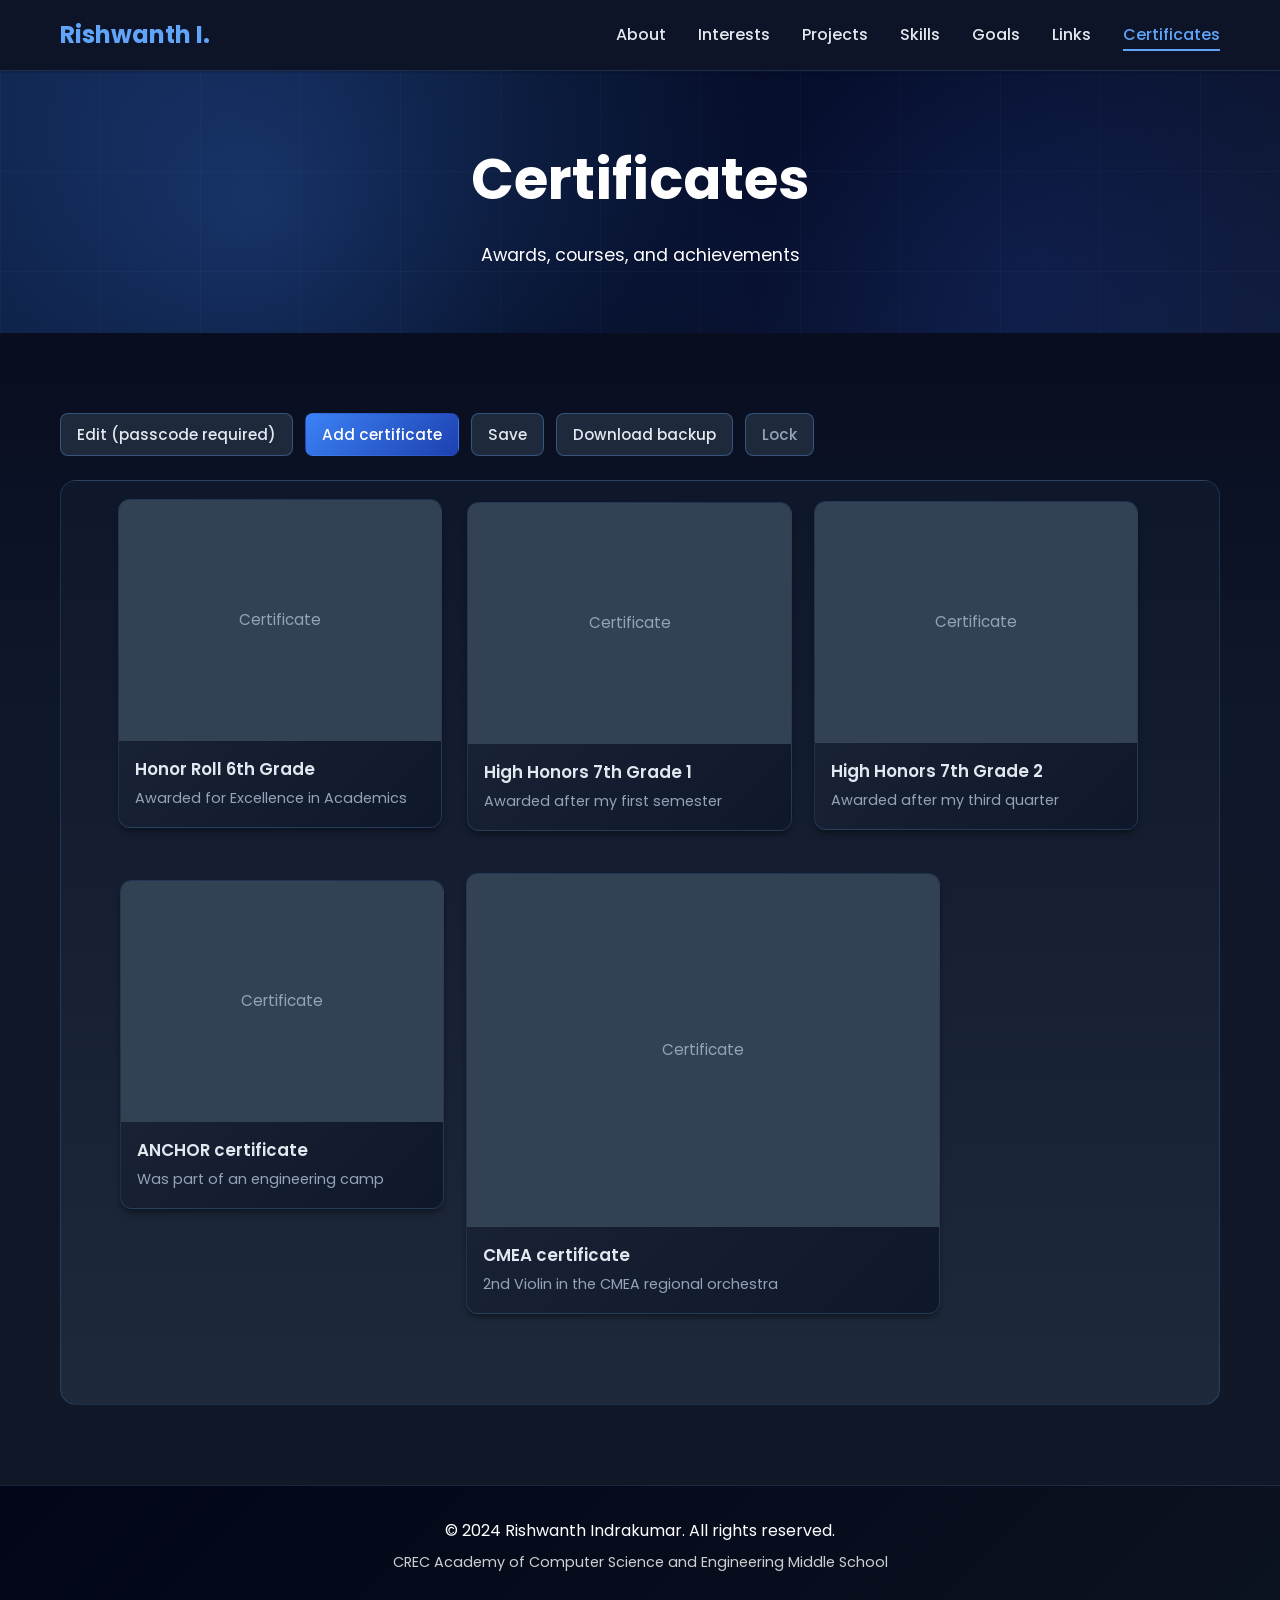
==== certificates.html @ f9455be9 "Update GitHub Pages: remove email contact section. Co-authored-by: Cursor <cursoragent@cursor.com>" ====
<!DOCTYPE html>
<html lang="en">
<head>
    <meta charset="UTF-8">
    <meta name="viewport" content="width=device-width, initial-scale=1.0">
    <meta name="color-scheme" content="dark">
    <title>Certificates - Rishwanth Indrakumar</title>
    <link rel="stylesheet" href="styles.css">
    <link href="https://fonts.googleapis.com/css2?family=Poppins:wght@300;400;600;700&display=swap" rel="stylesheet">
</head>
<body>
    <nav class="navbar">
        <div class="nav-container">
            <a href="index.html" class="nav-logo">Rishwanth I.</a>
            <ul class="nav-menu">
                <li><a href="index.html#about">About</a></li>
                <li><a href="index.html#interests">Interests</a></li>
                <li><a href="index.html#projects">Projects</a></li>
                <li><a href="index.html#skills">Skills</a></li>
                <li><a href="index.html#goals">Goals</a></li>
                <li><a href="index.html#links">Links</a></li>
                <li><a href="certificates.html" class="active">Certificates</a></li>
            </ul>
        </div>
    </nav>

    <section class="hero hero-compact">
        <div class="hero-content">
            <h1 class="hero-title">Certificates</h1>
            <p class="hero-description">Awards, courses, and achievements</p>
        </div>
    </section>

    <section class="section">
        <div class="container">
            <div class="cert-toolbar" id="cert-toolbar">
                <button type="button" class="cert-btn" id="unlock-btn">Edit (passcode required)</button>
                <div class="cert-edit-actions" id="edit-actions" hidden>
                    <button type="button" class="cert-btn cert-btn-primary" id="add-cert-btn">Add certificate</button>
                    <button type="button" class="cert-btn" id="save-btn">Save</button>
                    <button type="button" class="cert-btn" id="download-btn">Download backup</button>
                    <button type="button" class="cert-btn cert-btn-muted" id="lock-btn">Lock</button>
                </div>
                <p class="cert-save-status" id="save-status" aria-live="polite"></p>
            </div>
            <p class="cert-hint" id="cert-hint" hidden>You are editing. Click <strong>Save</strong> to publish so everyone can see your certificates. Local server: <code>http://localhost:4173/certificates.html</code></p>

            <div class="cert-board" id="cert-board" aria-label="Certificates display">
                <p class="cert-empty" id="cert-empty">No certificates yet.</p>
            </div>
        </div>
    </section>

    <div class="cert-modal" id="passcode-modal" hidden>
        <div class="cert-modal-card">
            <h3>Enter passcode</h3>
            <p>Only you can edit this page.</p>
            <input type="password" id="passcode-input" placeholder="Passcode" autocomplete="current-password">
            <p class="cert-error" id="passcode-error" hidden>Incorrect passcode.</p>
            <div class="cert-modal-actions">
                <button type="button" class="cert-btn" id="passcode-cancel">Cancel</button>
                <button type="button" class="cert-btn cert-btn-primary" id="passcode-submit">Unlock</button>
            </div>
        </div>
    </div>

    <footer class="footer">
        <div class="container">
            <p>&copy; 2024 Rishwanth Indrakumar. All rights reserved.</p>
            <p class="footer-school">CREC Academy of Computer Science and Engineering Middle School</p>
        </div>
    </footer>

    <script src="certificates-data.js"></script>
    <script src="certificates.js"></script>
</body>
</html>
---- styles.css ----
* {
    margin: 0;
    padding: 0;
    box-sizing: border-box;
}

:root {
    --primary-color: #60a5fa;
    --secondary-color: #3b82f6;
    --accent-color: #93c5fd;
    --text-dark: #e2e8f0;
    --text-light: #94a3b8;
    --bg-light: #1e293b;
    --bg-white: #0f172a;
    --bg-dark: #020617;
    --bg-blue-dark: #0b1220;
    --bg-blue-medium: #1e293b;
    --bg-blue-light: #334155;
    --card-bg: linear-gradient(135deg, #1e293b 0%, #0f172a 100%);
    --card-bg-hover: linear-gradient(135deg, #243447 0%, #1e293b 100%);
    --surface: #1e293b;
    --surface-muted: #0f172a;
    --border-subtle: rgba(96, 165, 250, 0.18);
    --border-strong: rgba(96, 165, 250, 0.35);
    --gradient-1: linear-gradient(135deg, #1e3a8a 0%, #020617 100%);
    --gradient-2: linear-gradient(135deg, #3b82f6 0%, #1e40af 100%);
    --gradient-3: linear-gradient(135deg, #60a5fa 0%, #3b82f6 50%, #1e3a8a 100%);
    --gradient-hero: linear-gradient(135deg, #0b1a3a 0%, #020617 55%, #0f172a 100%);
    --shadow-sm: 0 1px 2px 0 rgba(0, 0, 0, 0.35);
    --shadow-md: 0 4px 6px -1px rgba(0, 0, 0, 0.45);
    --shadow-lg: 0 10px 15px -3px rgba(0, 0, 0, 0.5);
    --shadow-xl: 0 20px 25px -5px rgba(0, 0, 0, 0.55);
}

body {
    font-family: 'Poppins', sans-serif;
    line-height: 1.6;
    color: var(--text-dark);
    background: linear-gradient(180deg, #020617 0%, #0f172a 45%, #111827 100%);
    scroll-behavior: smooth;
}

.container {
    max-width: 1200px;
    margin: 0 auto;
    padding: 0 20px;
}

/* Navigation */
.navbar {
    background: rgba(15, 23, 42, 0.9);
    backdrop-filter: blur(10px);
    box-shadow: var(--shadow-sm);
    position: sticky;
    top: 0;
    z-index: 1000;
    padding: 1rem 0;
    border-bottom: 1px solid var(--border-subtle);
}

.nav-container {
    max-width: 1200px;
    margin: 0 auto;
    padding: 0 20px;
    display: flex;
    justify-content: space-between;
    align-items: center;
}

.nav-logo {
    font-size: 1.5rem;
    font-weight: 700;
    color: var(--primary-color);
    text-decoration: none;
}

.nav-menu a.active {
    color: var(--primary-color);
}

.nav-menu a.active::after {
    width: 100%;
}

.nav-menu {
    display: flex;
    list-style: none;
    gap: 2rem;
}

.nav-menu a {
    text-decoration: none;
    color: var(--text-dark);
    font-weight: 500;
    transition: color 0.3s ease;
    position: relative;
}

.nav-menu a::after {
    content: '';
    position: absolute;
    bottom: -5px;
    left: 0;
    width: 0;
    height: 2px;
    background: var(--primary-color);
    transition: width 0.3s ease;
}

.nav-menu a:hover {
    color: var(--primary-color);
}

.nav-menu a:hover::after {
    width: 100%;
}

/* Hero Section */
.hero {
    background: var(--gradient-hero);
    color: white;
    padding: 6rem 2rem;
    text-align: center;
    position: relative;
    overflow: hidden;
}

.hero::before {
    content: '';
    position: absolute;
    top: 0;
    left: 0;
    right: 0;
    bottom: 0;
    background: 
        radial-gradient(circle at 20% 50%, rgba(59, 130, 246, 0.3) 0%, transparent 50%),
        radial-gradient(circle at 80% 80%, rgba(30, 64, 175, 0.3) 0%, transparent 50%),
        url('data:image/svg+xml,<svg width="100" height="100" xmlns="http://www.w3.org/2000/svg"><defs><pattern id="grid" width="100" height="100" patternUnits="userSpaceOnUse"><path d="M 100 0 L 0 0 0 100" fill="none" stroke="rgba(255,255,255,0.05)" stroke-width="1"/></pattern></defs><rect width="100" height="100" fill="url(%23grid)"/></svg>');
    opacity: 1;
}

.hero-content {
    position: relative;
    z-index: 1;
    max-width: 800px;
    margin: 0 auto;
}

.hero-title {
    font-size: 3.5rem;
    font-weight: 700;
    margin-bottom: 1rem;
    animation: fadeInUp 0.8s ease;
}

.hero-subtitle {
    font-size: 1.5rem;
    margin-bottom: 1rem;
    opacity: 0.95;
    animation: fadeInUp 0.8s ease 0.2s both;
}

.hero-description {
    font-size: 1.1rem;
    opacity: 0.9;
    animation: fadeInUp 0.8s ease 0.4s both;
}

@keyframes fadeInUp {
    from {
        opacity: 0;
        transform: translateY(30px);
    }
    to {
        opacity: 1;
        transform: translateY(0);
    }
}

/* Section Styles */
.section {
    padding: 5rem 0;
}

.section-alt {
    background: linear-gradient(180deg, #0b1220 0%, #111827 100%);
}

.section-title {
    font-size: 2.5rem;
    font-weight: 700;
    text-align: center;
    margin-bottom: 3rem;
    color: var(--text-dark);
    position: relative;
}

.section-title::after {
    content: '';
    display: block;
    width: 80px;
    height: 4px;
    background: var(--gradient-2);
    margin: 1rem auto;
    border-radius: 2px;
}

/* About Section */
.about-content {
    max-width: 800px;
    margin: 0 auto;
}

.about-text {
    font-size: 1.1rem;
    line-height: 1.8;
    color: var(--text-light);
}

.about-text p {
    margin-bottom: 1.5rem;
}

.about-text strong {
    color: var(--text-dark);
    font-weight: 600;
}

/* Interests Section */
.interests-grid {
    display: grid;
    grid-template-columns: repeat(auto-fit, minmax(250px, 1fr));
    gap: 2rem;
    margin-top: 2rem;
}

.interest-card {
    background: var(--card-bg);
    padding: 2rem;
    border-radius: 12px;
    box-shadow: var(--shadow-md);
    text-align: center;
    transition: transform 0.3s ease, box-shadow 0.3s ease, background 0.3s ease;
    border: 1px solid var(--border-subtle);
}

.interest-card:hover {
    transform: translateY(-5px);
    box-shadow: var(--shadow-xl);
    background: var(--card-bg-hover);
    border-color: var(--border-strong);
}

.interest-icon {
    font-size: 3rem;
    margin-bottom: 1rem;
    display: block;
}

.interest-card h3 {
    font-size: 1.5rem;
    margin-bottom: 1rem;
    color: var(--text-dark);
}

.interest-card p {
    color: var(--text-light);
    line-height: 1.6;
}

/* Projects Section */
.projects-grid {
    display: grid;
    grid-template-columns: repeat(auto-fit, minmax(300px, 1fr));
    gap: 2rem;
    margin-top: 2rem;
}

.project-card {
    background: var(--card-bg);
    border-radius: 12px;
    overflow: hidden;
    box-shadow: var(--shadow-md);
    transition: transform 0.3s ease, box-shadow 0.3s ease;
    border: 1px solid var(--border-subtle);
}

.project-card:hover {
    transform: translateY(-5px);
    box-shadow: var(--shadow-xl);
}

.project-card.featured {
    border: 3px solid var(--primary-color);
    box-shadow: 0 0 20px rgba(59, 130, 246, 0.3);
}

.project-image-placeholder {
    height: 200px;
    background: var(--gradient-3);
    display: flex;
    align-items: center;
    justify-content: center;
    position: relative;
    overflow: hidden;
}

.project-card.featured .project-image-placeholder {
    background: var(--gradient-2);
}

.project-image-placeholder::before {
    content: '';
    position: absolute;
    top: -50%;
    left: -50%;
    width: 200%;
    height: 200%;
    background: radial-gradient(circle, rgba(255,255,255,0.08) 1px, transparent 1px);
    background-size: 30px 30px;
    animation: movePattern 20s linear infinite;
}

@keyframes movePattern {
    0% { transform: translate(0, 0); }
    100% { transform: translate(30px, 30px); }
}

.project-icon {
    font-size: 4rem;
    z-index: 1;
    position: relative;
}

.project-card h3 {
    padding: 1.5rem;
    font-size: 1.5rem;
    color: var(--text-dark);
    border-bottom: 1px solid var(--border-subtle);
}

.project-card p {
    padding: 1.5rem;
    color: var(--text-light);
    line-height: 1.6;
}

.project-card p.project-link {
    padding-top: 0;
}

.project-link a {
    color: var(--primary-color);
    text-decoration: none;
    font-weight: 600;
}

.project-link a:hover {
    text-decoration: underline;
    color: var(--accent-color);
}

/* Skills Section */
.skills-grid {
    display: grid;
    grid-template-columns: repeat(auto-fit, minmax(280px, 1fr));
    gap: 2rem;
    margin-top: 2rem;
}

.skill-item {
    background: var(--card-bg);
    padding: 2rem;
    border-radius: 12px;
    box-shadow: var(--shadow-md);
    transition: transform 0.3s ease, box-shadow 0.3s ease;
    border: 1px solid var(--border-subtle);
}

.skill-item:hover {
    transform: translateY(-3px);
    box-shadow: var(--shadow-lg);
    border-color: var(--border-strong);
}

.skill-bar {
    width: 100%;
    height: 12px;
    background: #334155;
    border-radius: 6px;
    overflow: hidden;
    margin-bottom: 1rem;
}

.skill-fill {
    height: 100%;
    background: var(--gradient-2);
    border-radius: 6px;
    transition: width 1s ease;
    animation: fillBar 1.5s ease;
    box-shadow: 0 2px 4px rgba(59, 130, 246, 0.3);
}

@keyframes fillBar {
    from { width: 0; }
}

.skill-item h3 {
    font-size: 1.3rem;
    margin-bottom: 0.5rem;
    color: var(--text-dark);
}

.skill-item p {
    color: var(--text-light);
    line-height: 1.6;
}

/* Goals Section */
.goals-content {
    max-width: 900px;
    margin: 0 auto;
}

.goal-card {
    background: var(--card-bg);
    padding: 3rem;
    border-radius: 12px;
    box-shadow: var(--shadow-md);
    text-align: center;
    margin-bottom: 3rem;
    border: 1px solid var(--border-subtle);
}

.goal-icon {
    font-size: 4rem;
    margin-bottom: 1.5rem;
}

.goal-card h3 {
    font-size: 2rem;
    margin-bottom: 1rem;
    color: var(--text-dark);
}

.goal-card p {
    font-size: 1.1rem;
    color: var(--text-light);
    line-height: 1.8;
}

.goals-list {
    background: var(--card-bg);
    padding: 2.5rem;
    border-radius: 12px;
    box-shadow: var(--shadow-md);
    border: 1px solid var(--border-subtle);
}

.goals-list h3 {
    font-size: 1.8rem;
    margin-bottom: 1.5rem;
    color: var(--text-dark);
}

.goals-list ul {
    list-style: none;
    padding: 0;
}

.goals-list li {
    padding: 1rem;
    margin-bottom: 0.5rem;
    background: linear-gradient(90deg, #1e293b 0%, #0f172a 100%);
    border-radius: 8px;
    color: var(--text-light);
    font-size: 1.05rem;
    transition: transform 0.2s ease, background 0.2s ease;
    border-left: 3px solid var(--primary-color);
}

.goals-list li:hover {
    transform: translateX(5px);
    background: linear-gradient(90deg, #1e3a5f 0%, #1e293b 100%);
    border-left-color: var(--secondary-color);
}

/* Contact Section */
.contact-content {
    display: flex;
    justify-content: center;
    gap: 3rem;
    flex-wrap: wrap;
    margin-top: 2rem;
}

.contact-card {
    background: var(--card-bg);
    padding: 3rem;
    border-radius: 12px;
    box-shadow: var(--shadow-md);
    text-align: center;
    min-width: 280px;
    transition: transform 0.3s ease, box-shadow 0.3s ease, background 0.3s ease;
    border: 1px solid var(--border-subtle);
}

.contact-card:hover {
    transform: translateY(-5px);
    box-shadow: var(--shadow-xl);
    background: var(--card-bg-hover);
    border-color: var(--border-strong);
}

.contact-icon {
    font-size: 3.5rem;
    margin-bottom: 1.5rem;
    display: block;
}

.contact-card h3 {
    font-size: 1.5rem;
    margin-bottom: 1rem;
    color: var(--text-dark);
}

.contact-card p {
    margin: 0;
}

.contact-card a {
    color: var(--primary-color);
    text-decoration: none;
    font-size: 1.1rem;
    font-weight: 500;
    transition: color 0.3s ease;
}

.contact-card a:hover {
    color: var(--secondary-color);
    text-decoration: underline;
}

/* Footer */
.footer {
    background: linear-gradient(135deg, #020617 0%, #0b1220 100%);
    color: white;
    padding: 2rem 0;
    text-align: center;
    border-top: 1px solid var(--border-subtle);
}

.footer p {
    margin-bottom: 0.5rem;
}

.footer-school {
    opacity: 0.8;
    font-size: 0.9rem;
}

/* Responsive Design */
@media (max-width: 768px) {
    .nav-menu {
        flex-direction: column;
        gap: 1rem;
    }

    .hero-title {
        font-size: 2.5rem;
    }

    .hero-subtitle {
        font-size: 1.2rem;
    }

    .section-title {
        font-size: 2rem;
    }

    .interests-grid,
    .projects-grid,
    .skills-grid {
        grid-template-columns: 1fr;
    }

    .contact-content {
        flex-direction: column;
        align-items: center;
    }

    .goal-card {
        padding: 2rem;
    }
}

@media (max-width: 480px) {
    .hero {
        padding: 4rem 1rem;
    }

    .hero-title {
        font-size: 2rem;
    }

    .section {
        padding: 3rem 0;
    }
}

/* Certificates page */
.hero-compact {
    padding: 4rem 2rem;
}

.cert-toolbar {
    display: flex;
    flex-wrap: wrap;
    align-items: center;
    gap: 0.75rem;
    margin-bottom: 0.75rem;
}

.cert-save-status {
    flex-basis: 100%;
    margin: 0;
    color: var(--text-light);
    font-size: 0.9rem;
}

.cert-save-status.is-error {
    color: #fca5a5;
}

.cert-hint {
    margin: 0 0 1.25rem;
    color: var(--text-light);
    font-size: 0.9rem;
}

.cert-hint code {
    background: #334155;
    color: var(--accent-color);
    padding: 0.1rem 0.35rem;
    border-radius: 4px;
    font-size: 0.85rem;
}

.cert-edit-actions {
    display: flex;
    flex-wrap: wrap;
    gap: 0.75rem;
}

.cert-btn {
    border: 1px solid var(--border-strong);
    background: var(--surface);
    color: var(--text-dark);
    font-family: inherit;
    font-weight: 500;
    font-size: 0.95rem;
    padding: 0.55rem 1rem;
    border-radius: 8px;
    cursor: pointer;
    transition: background 0.2s ease, border-color 0.2s ease, color 0.2s ease;
}

.cert-btn:hover {
    border-color: var(--primary-color);
    color: var(--primary-color);
}

.cert-btn-primary {
    background: var(--gradient-2);
    border-color: transparent;
    color: #ffffff;
}

.cert-btn-primary:hover {
    color: #ffffff;
    filter: brightness(1.05);
}

.cert-btn-muted {
    color: var(--text-light);
}

.cert-btn-small {
    font-size: 0.8rem;
    padding: 0.35rem 0.65rem;
}

.cert-btn-danger {
    color: #fca5a5;
    border-color: rgba(248, 113, 113, 0.45);
}

.cert-btn-danger:hover {
    color: #fecaca;
    border-color: #f87171;
}

.cert-board {
    position: relative;
    width: 100%;
    min-height: 700px;
    background:
        linear-gradient(180deg, #0f172a 0%, #1e293b 100%),
        radial-gradient(circle at 15% 20%, rgba(59, 130, 246, 0.12), transparent 40%),
        radial-gradient(circle at 85% 70%, rgba(30, 64, 175, 0.14), transparent 45%);
    border: 1px solid var(--border-subtle);
    border-radius: 16px;
    overflow: hidden;
}

.cert-board.is-editing {
    outline: 2px dashed rgba(59, 130, 246, 0.35);
    outline-offset: 4px;
}

.cert-empty {
    position: absolute;
    inset: 0;
    display: grid;
    place-items: center;
    color: var(--text-light);
    font-size: 1.1rem;
    margin: 0;
    pointer-events: none;
}

.cert-card {
    position: absolute;
    background: var(--card-bg);
    border: 1px solid var(--border-subtle);
    border-radius: 12px;
    box-shadow: var(--shadow-md);
    overflow: hidden;
    user-select: none;
    transition: box-shadow 0.2s ease;
}

.cert-board.is-editing .cert-card {
    cursor: grab;
}

.cert-card.is-dragging,
.cert-card.is-resizing {
    cursor: grabbing;
    box-shadow: var(--shadow-xl);
    user-select: none;
}

.cert-card-image {
    width: 100%;
    aspect-ratio: 4 / 3;
    background: #334155;
    overflow: hidden;
}

.cert-card-image img {
    width: 100%;
    height: 100%;
    object-fit: cover;
    display: block;
}

.cert-card-placeholder {
    width: 100%;
    height: 100%;
    display: grid;
    place-items: center;
    color: var(--text-light);
    font-size: 0.95rem;
}

.cert-board.is-editing .cert-card-placeholder {
    cursor: pointer;
}

.cert-card-body {
    padding: 0.9rem 1rem 1.1rem;
}

.cert-card-title {
    font-size: 1.05rem;
    font-weight: 600;
    color: var(--text-dark);
    margin: 0 0 0.35rem;
    outline: none;
}

.cert-card-desc {
    margin: 0;
    color: var(--text-light);
    font-size: 0.9rem;
    line-height: 1.5;
    outline: none;
    min-height: 1.4em;
}

.cert-card-desc.is-empty::before {
    content: attr(data-placeholder);
    color: #94a3b8;
}

.cert-board.is-editing .cert-card-title,
.cert-board.is-editing .cert-card-desc {
    cursor: text;
    border-radius: 4px;
}

.cert-board.is-editing .cert-card-title:focus,
.cert-board.is-editing .cert-card-desc:focus {
    background: #1e3a5f;
}

.cert-card-controls {
    display: flex;
    gap: 0.4rem;
    padding: 0 0.75rem 0.75rem;
}

.cert-resize-handle {
    position: absolute;
    right: 4px;
    bottom: 4px;
    width: 14px;
    height: 14px;
    border-right: 3px solid var(--primary-color);
    border-bottom: 3px solid var(--primary-color);
    cursor: nwse-resize;
    opacity: 0.7;
}

.cert-modal {
    position: fixed;
    inset: 0;
    background: rgba(2, 6, 23, 0.75);
    display: grid;
    place-items: center;
    z-index: 2000;
    padding: 1rem;
}

.cert-modal[hidden] {
    display: none !important;
}

.cert-modal-card {
    width: min(400px, 100%);
    background: #1e293b;
    border: 1px solid var(--border-subtle);
    border-radius: 12px;
    padding: 1.75rem;
    box-shadow: var(--shadow-xl);
}

.cert-modal-card h3 {
    margin: 0 0 0.35rem;
    color: var(--text-dark);
}

.cert-modal-card p {
    margin: 0 0 1rem;
    color: var(--text-light);
    font-size: 0.95rem;
}

.cert-modal-card input {
    width: 100%;
    padding: 0.7rem 0.85rem;
    border: 1px solid #475569;
    border-radius: 8px;
    font-family: inherit;
    font-size: 1rem;
    margin-bottom: 0.75rem;
    background: #0f172a;
    color: var(--text-dark);
}

.cert-modal-card input:focus {
    outline: 2px solid rgba(59, 130, 246, 0.35);
    border-color: var(--primary-color);
}

.cert-error {
    color: #fca5a5 !important;
    margin-top: -0.35rem !important;
}

.cert-modal-actions {
    display: flex;
    justify-content: flex-end;
    gap: 0.6rem;
}

@media (max-width: 768px) {
    .cert-board {
        min-height: 520px;
    }

    .cert-card {
        position: relative !important;
        left: auto !important;
        top: auto !important;
        width: 100% !important;
        margin-bottom: 1rem;
    }

    .cert-board.is-editing .cert-card {
        position: absolute !important;
    }
}
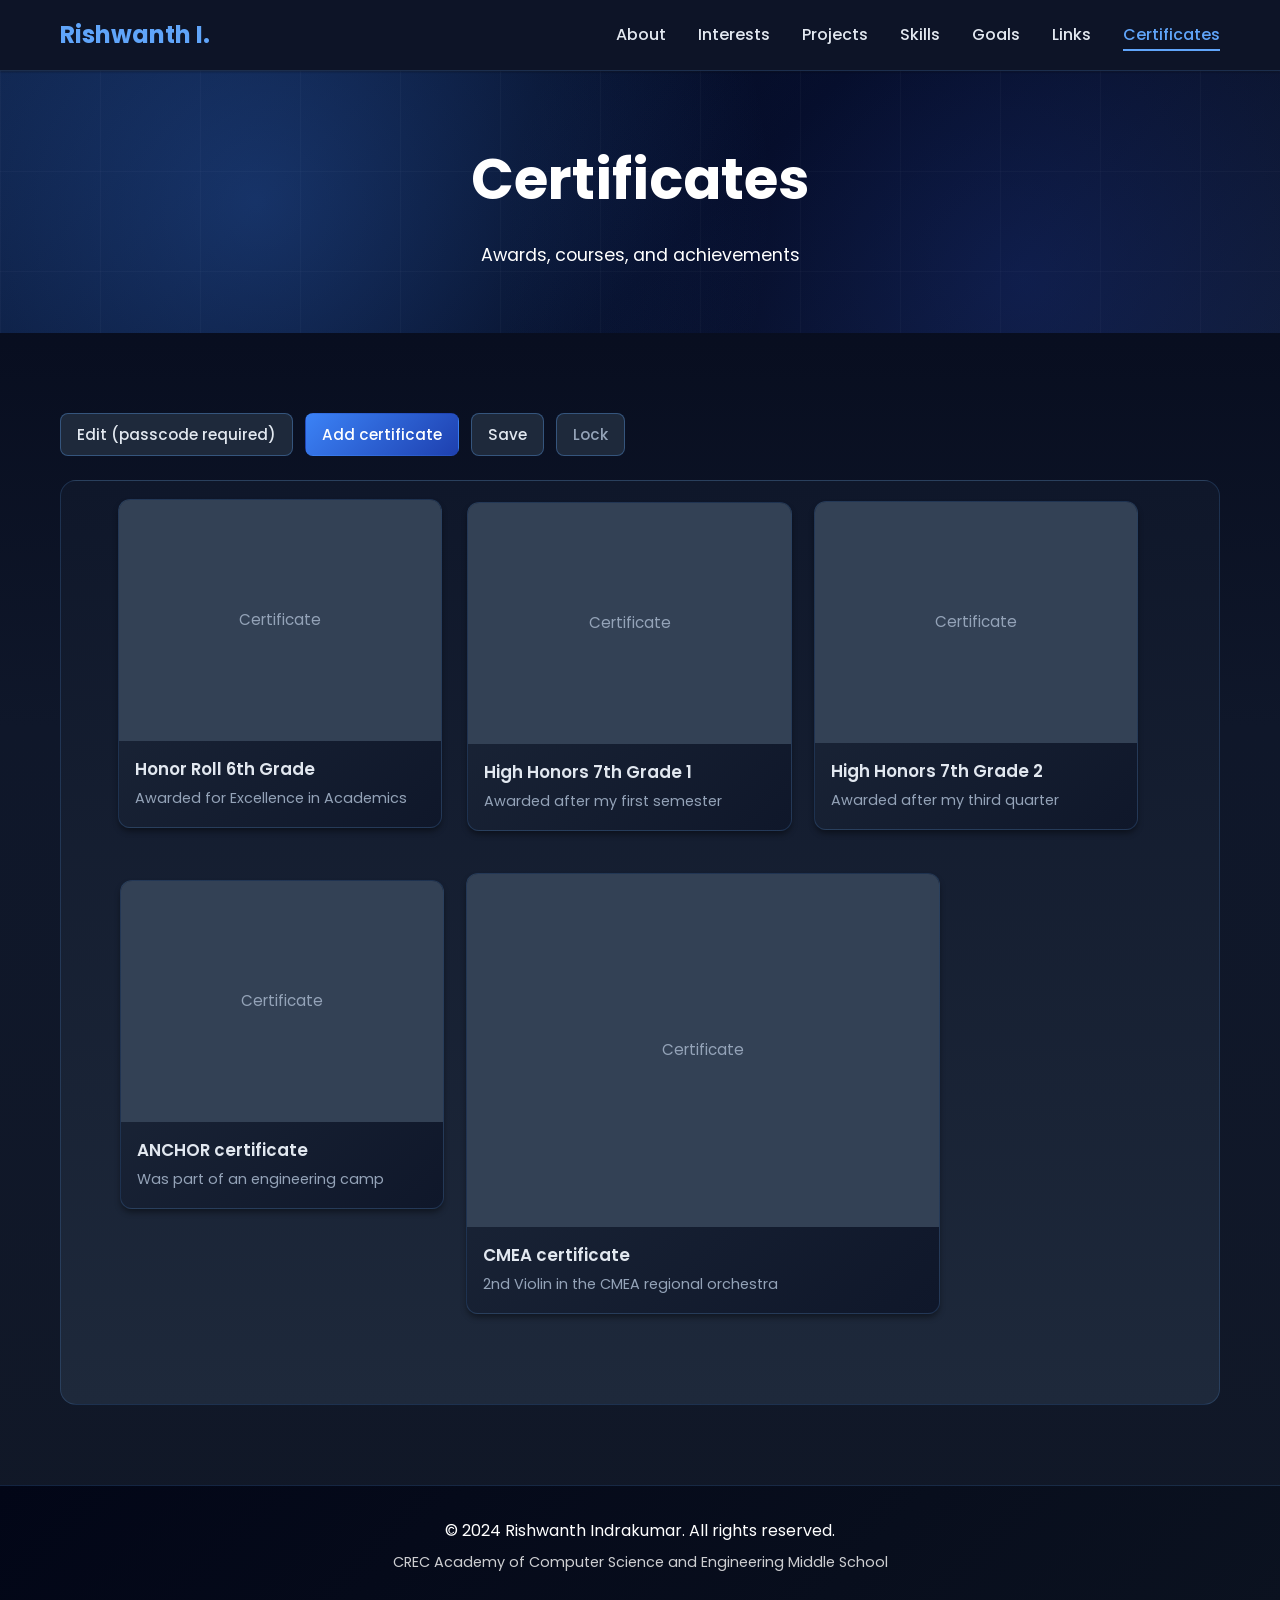
==== commit c9424f97: "Update GitHub Pages: Save publishes certificates and locks the page. Co-authored-by: Cursor <cursora" ====
--- a/certificates.html
+++ b/certificates.html
@@ -38,12 +38,11 @@
                 <div class="cert-edit-actions" id="edit-actions" hidden>
                     <button type="button" class="cert-btn cert-btn-primary" id="add-cert-btn">Add certificate</button>
                     <button type="button" class="cert-btn" id="save-btn">Save</button>
-                    <button type="button" class="cert-btn" id="download-btn">Download backup</button>
                     <button type="button" class="cert-btn cert-btn-muted" id="lock-btn">Lock</button>
                 </div>
                 <p class="cert-save-status" id="save-status" aria-live="polite"></p>
             </div>
-            <p class="cert-hint" id="cert-hint" hidden>You are editing. Click <strong>Save</strong> to publish so everyone can see your certificates. Local server: <code>http://localhost:4173/certificates.html</code></p>
+            <p class="cert-hint" id="cert-hint" hidden>You are editing. Click <strong>Save</strong> to publish to the live page and lock editing. Use <code>http://localhost:4173/certificates.html</code></p>
 
             <div class="cert-board" id="cert-board" aria-label="Certificates display">
                 <p class="cert-empty" id="cert-empty">No certificates yet.</p>
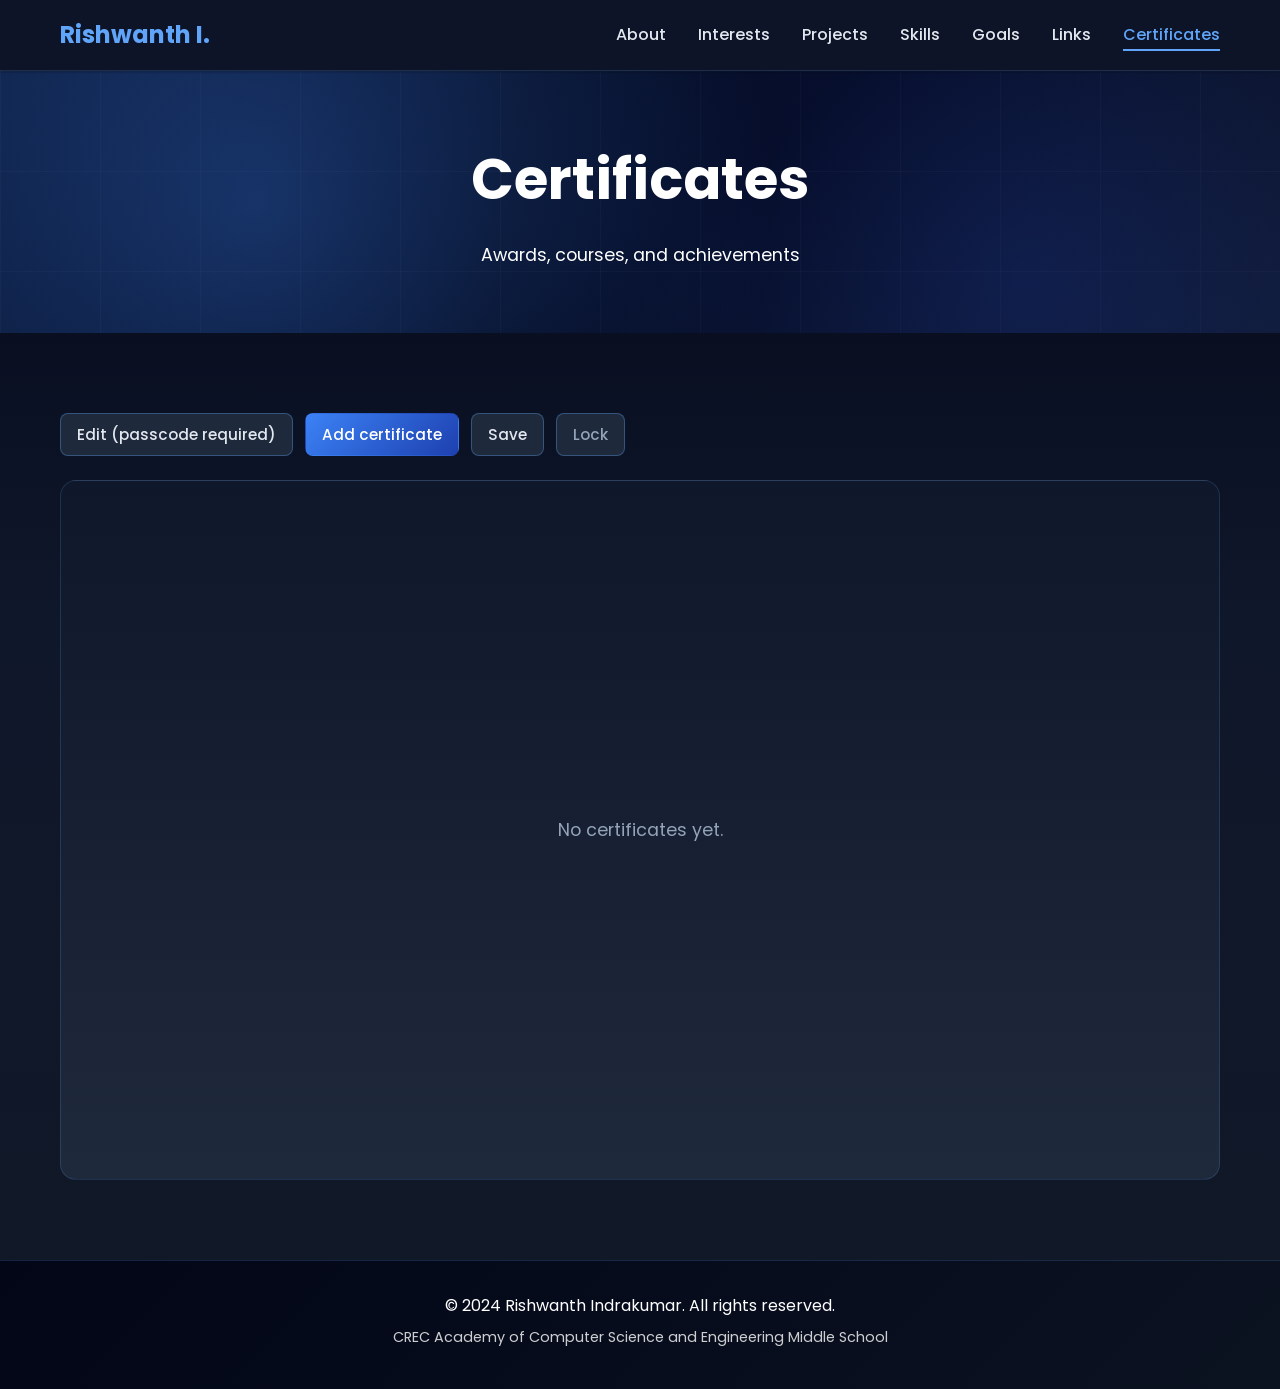
==== commit 941f8047: "Update GitHub Pages certificate Save to use local server API. Co-authored-by: Cursor <cursoragent@cu" ====
--- a/certificates.html
+++ b/certificates.html
@@ -42,7 +42,7 @@
                 </div>
                 <p class="cert-save-status" id="save-status" aria-live="polite"></p>
             </div>
-            <p class="cert-hint" id="cert-hint" hidden>You are editing. Click <strong>Save</strong> to publish to the live page and lock editing. Use <code>http://localhost:4173/certificates.html</code></p>
+            <p class="cert-hint" id="cert-hint" hidden>You are editing. Keep <code>node server.js</code> running, then click <strong>Save</strong> to publish to the live page and lock editing.</p>
 
             <div class="cert-board" id="cert-board" aria-label="Certificates display">
                 <p class="cert-empty" id="cert-empty">No certificates yet.</p>
--- a/styles.css
+++ b/styles.css
@@ -332,6 +332,24 @@
     position: relative;
 }
 
+.project-image-photo {
+    background: #0f172a !important;
+    padding: 0;
+}
+
+.project-image-photo::before {
+    display: none;
+}
+
+.project-image-photo img {
+    width: 100%;
+    height: 100%;
+    object-fit: cover;
+    display: block;
+    position: relative;
+    z-index: 1;
+}
+
 .project-card h3 {
     padding: 1.5rem;
     font-size: 1.5rem;
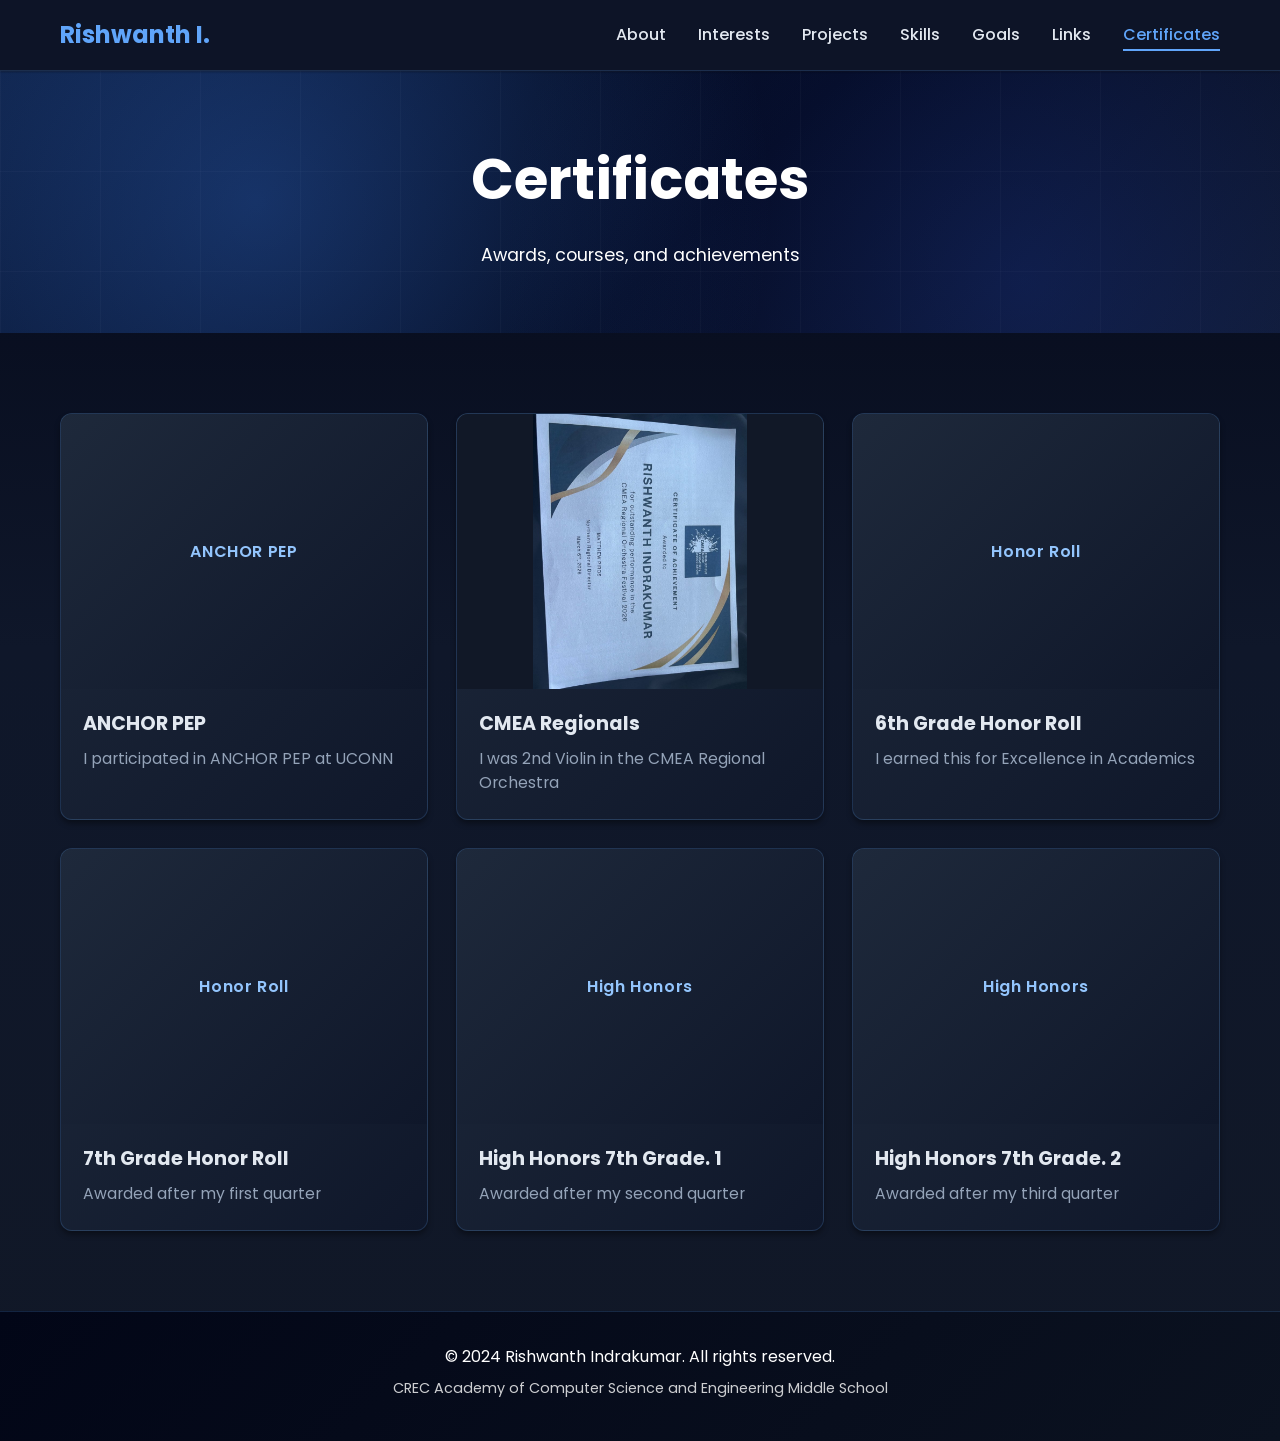
==== commit 3dcc79ac: "Update GitHub Pages with static certificates gallery. Co-authored-by: Cursor <cursoragent@cursor.com" ====
--- a/certificates.html
+++ b/certificates.html
@@ -33,35 +33,69 @@
 
     <section class="section">
         <div class="container">
-            <div class="cert-toolbar" id="cert-toolbar">
-                <button type="button" class="cert-btn" id="unlock-btn">Edit (passcode required)</button>
-                <div class="cert-edit-actions" id="edit-actions" hidden>
-                    <button type="button" class="cert-btn cert-btn-primary" id="add-cert-btn">Add certificate</button>
-                    <button type="button" class="cert-btn" id="save-btn">Save</button>
-                    <button type="button" class="cert-btn cert-btn-muted" id="lock-btn">Lock</button>
-                </div>
-                <p class="cert-save-status" id="save-status" aria-live="polite"></p>
-            </div>
-            <p class="cert-hint" id="cert-hint" hidden>You are editing. Keep <code>node server.js</code> running, then click <strong>Save</strong> to publish to the live page and lock editing.</p>
+            <div class="certificates-grid">
+                <article class="certificate-card">
+                    <div class="certificate-media certificate-media-placeholder">
+                        <span>ANCHOR PEP</span>
+                    </div>
+                    <div class="certificate-body">
+                        <h3>ANCHOR PEP</h3>
+                        <p>I participated in ANCHOR PEP at UCONN</p>
+                    </div>
+                </article>
 
-            <div class="cert-board" id="cert-board" aria-label="Certificates display">
-                <p class="cert-empty" id="cert-empty">No certificates yet.</p>
+                <article class="certificate-card">
+                    <div class="certificate-media">
+                        <img src="images/cmea-regionals.png" alt="CMEA Regional Orchestra Festival Certificate of Achievement for Rishwanth Indrakumar">
+                    </div>
+                    <div class="certificate-body">
+                        <h3>CMEA Regionals</h3>
+                        <p>I was 2nd Violin in the CMEA Regional Orchestra</p>
+                    </div>
+                </article>
+
+                <article class="certificate-card">
+                    <div class="certificate-media certificate-media-placeholder">
+                        <span>Honor Roll</span>
+                    </div>
+                    <div class="certificate-body">
+                        <h3>6th Grade Honor Roll</h3>
+                        <p>I earned this for Excellence in Academics</p>
+                    </div>
+                </article>
+
+                <article class="certificate-card">
+                    <div class="certificate-media certificate-media-placeholder">
+                        <span>Honor Roll</span>
+                    </div>
+                    <div class="certificate-body">
+                        <h3>7th Grade Honor Roll</h3>
+                        <p>Awarded after my first quarter</p>
+                    </div>
+                </article>
+
+                <article class="certificate-card">
+                    <div class="certificate-media certificate-media-placeholder">
+                        <span>High Honors</span>
+                    </div>
+                    <div class="certificate-body">
+                        <h3>High Honors 7th Grade. 1</h3>
+                        <p>Awarded after my second quarter</p>
+                    </div>
+                </article>
+
+                <article class="certificate-card">
+                    <div class="certificate-media certificate-media-placeholder">
+                        <span>High Honors</span>
+                    </div>
+                    <div class="certificate-body">
+                        <h3>High Honors 7th Grade. 2</h3>
+                        <p>Awarded after my third quarter</p>
+                    </div>
+                </article>
             </div>
         </div>
     </section>
-
-    <div class="cert-modal" id="passcode-modal" hidden>
-        <div class="cert-modal-card">
-            <h3>Enter passcode</h3>
-            <p>Only you can edit this page.</p>
-            <input type="password" id="passcode-input" placeholder="Passcode" autocomplete="current-password">
-            <p class="cert-error" id="passcode-error" hidden>Incorrect passcode.</p>
-            <div class="cert-modal-actions">
-                <button type="button" class="cert-btn" id="passcode-cancel">Cancel</button>
-                <button type="button" class="cert-btn cert-btn-primary" id="passcode-submit">Unlock</button>
-            </div>
-        </div>
-    </div>
 
     <footer class="footer">
         <div class="container">
@@ -69,8 +103,5 @@
             <p class="footer-school">CREC Academy of Computer Science and Engineering Middle School</p>
         </div>
     </footer>
-
-    <script src="certificates-data.js"></script>
-    <script src="certificates.js"></script>
 </body>
 </html>
--- a/styles.css
+++ b/styles.css
@@ -631,303 +631,70 @@
     padding: 4rem 2rem;
 }
 
-.cert-toolbar {
-    display: flex;
-    flex-wrap: wrap;
-    align-items: center;
-    gap: 0.75rem;
-    margin-bottom: 0.75rem;
-}
-
-.cert-save-status {
-    flex-basis: 100%;
-    margin: 0;
-    color: var(--text-light);
-    font-size: 0.9rem;
-}
-
-.cert-save-status.is-error {
-    color: #fca5a5;
-}
-
-.cert-hint {
-    margin: 0 0 1.25rem;
-    color: var(--text-light);
-    font-size: 0.9rem;
-}
-
-.cert-hint code {
-    background: #334155;
-    color: var(--accent-color);
-    padding: 0.1rem 0.35rem;
-    border-radius: 4px;
-    font-size: 0.85rem;
-}
-
-.cert-edit-actions {
-    display: flex;
-    flex-wrap: wrap;
-    gap: 0.75rem;
-}
-
-.cert-btn {
-    border: 1px solid var(--border-strong);
-    background: var(--surface);
-    color: var(--text-dark);
-    font-family: inherit;
-    font-weight: 500;
-    font-size: 0.95rem;
-    padding: 0.55rem 1rem;
-    border-radius: 8px;
-    cursor: pointer;
-    transition: background 0.2s ease, border-color 0.2s ease, color 0.2s ease;
-}
-
-.cert-btn:hover {
-    border-color: var(--primary-color);
-    color: var(--primary-color);
-}
-
-.cert-btn-primary {
-    background: var(--gradient-2);
-    border-color: transparent;
-    color: #ffffff;
-}
-
-.cert-btn-primary:hover {
-    color: #ffffff;
-    filter: brightness(1.05);
-}
-
-.cert-btn-muted {
-    color: var(--text-light);
-}
-
-.cert-btn-small {
-    font-size: 0.8rem;
-    padding: 0.35rem 0.65rem;
-}
-
-.cert-btn-danger {
-    color: #fca5a5;
-    border-color: rgba(248, 113, 113, 0.45);
-}
-
-.cert-btn-danger:hover {
-    color: #fecaca;
-    border-color: #f87171;
-}
-
-.cert-board {
-    position: relative;
-    width: 100%;
-    min-height: 700px;
-    background:
-        linear-gradient(180deg, #0f172a 0%, #1e293b 100%),
-        radial-gradient(circle at 15% 20%, rgba(59, 130, 246, 0.12), transparent 40%),
-        radial-gradient(circle at 85% 70%, rgba(30, 64, 175, 0.14), transparent 45%);
-    border: 1px solid var(--border-subtle);
-    border-radius: 16px;
-    overflow: hidden;
-}
-
-.cert-board.is-editing {
-    outline: 2px dashed rgba(59, 130, 246, 0.35);
-    outline-offset: 4px;
-}
-
-.cert-empty {
-    position: absolute;
-    inset: 0;
+.certificates-grid {
     display: grid;
-    place-items: center;
-    color: var(--text-light);
-    font-size: 1.1rem;
-    margin: 0;
-    pointer-events: none;
-}
-
-.cert-card {
-    position: absolute;
+    grid-template-columns: repeat(auto-fit, minmax(280px, 1fr));
+    gap: 1.75rem;
+}
+
+.certificate-card {
     background: var(--card-bg);
     border: 1px solid var(--border-subtle);
     border-radius: 12px;
+    overflow: hidden;
     box-shadow: var(--shadow-md);
+    transition: transform 0.3s ease, box-shadow 0.3s ease, border-color 0.3s ease;
+}
+
+.certificate-card:hover {
+    transform: translateY(-4px);
+    box-shadow: var(--shadow-xl);
+    border-color: var(--border-strong);
+}
+
+.certificate-media {
+    aspect-ratio: 4 / 3;
+    background: #0f172a;
     overflow: hidden;
-    user-select: none;
-    transition: box-shadow 0.2s ease;
-}
-
-.cert-board.is-editing .cert-card {
-    cursor: grab;
-}
-
-.cert-card.is-dragging,
-.cert-card.is-resizing {
-    cursor: grabbing;
-    box-shadow: var(--shadow-xl);
-    user-select: none;
-}
-
-.cert-card-image {
-    width: 100%;
-    aspect-ratio: 4 / 3;
-    background: #334155;
-    overflow: hidden;
-}
-
-.cert-card-image img {
+}
+
+.certificate-media img {
     width: 100%;
     height: 100%;
-    object-fit: cover;
+    object-fit: contain;
     display: block;
-}
-
-.cert-card-placeholder {
-    width: 100%;
-    height: 100%;
+    background: #111827;
+}
+
+.certificate-media-placeholder {
     display: grid;
     place-items: center;
-    color: var(--text-light);
-    font-size: 0.95rem;
-}
-
-.cert-board.is-editing .cert-card-placeholder {
-    cursor: pointer;
-}
-
-.cert-card-body {
-    padding: 0.9rem 1rem 1.1rem;
-}
-
-.cert-card-title {
-    font-size: 1.05rem;
+    background: linear-gradient(135deg, #1e293b 0%, #0f172a 100%);
+    color: var(--accent-color);
     font-weight: 600;
-    color: var(--text-dark);
-    margin: 0 0 0.35rem;
-    outline: none;
-}
-
-.cert-card-desc {
+    letter-spacing: 0.04em;
+}
+
+.certificate-body {
+    padding: 1.25rem 1.35rem 1.5rem;
+}
+
+.certificate-body h3 {
+    margin: 0 0 0.45rem;
+    font-size: 1.2rem;
+    color: var(--text-dark);
+}
+
+.certificate-body p {
     margin: 0;
     color: var(--text-light);
-    font-size: 0.9rem;
-    line-height: 1.5;
-    outline: none;
-    min-height: 1.4em;
-}
-
-.cert-card-desc.is-empty::before {
-    content: attr(data-placeholder);
-    color: #94a3b8;
-}
-
-.cert-board.is-editing .cert-card-title,
-.cert-board.is-editing .cert-card-desc {
-    cursor: text;
-    border-radius: 4px;
-}
-
-.cert-board.is-editing .cert-card-title:focus,
-.cert-board.is-editing .cert-card-desc:focus {
-    background: #1e3a5f;
-}
-
-.cert-card-controls {
-    display: flex;
-    gap: 0.4rem;
-    padding: 0 0.75rem 0.75rem;
-}
-
-.cert-resize-handle {
-    position: absolute;
-    right: 4px;
-    bottom: 4px;
-    width: 14px;
-    height: 14px;
-    border-right: 3px solid var(--primary-color);
-    border-bottom: 3px solid var(--primary-color);
-    cursor: nwse-resize;
-    opacity: 0.7;
-}
-
-.cert-modal {
-    position: fixed;
-    inset: 0;
-    background: rgba(2, 6, 23, 0.75);
-    display: grid;
-    place-items: center;
-    z-index: 2000;
-    padding: 1rem;
-}
-
-.cert-modal[hidden] {
-    display: none !important;
-}
-
-.cert-modal-card {
-    width: min(400px, 100%);
-    background: #1e293b;
-    border: 1px solid var(--border-subtle);
-    border-radius: 12px;
-    padding: 1.75rem;
-    box-shadow: var(--shadow-xl);
-}
-
-.cert-modal-card h3 {
-    margin: 0 0 0.35rem;
-    color: var(--text-dark);
-}
-
-.cert-modal-card p {
-    margin: 0 0 1rem;
-    color: var(--text-light);
-    font-size: 0.95rem;
-}
-
-.cert-modal-card input {
-    width: 100%;
-    padding: 0.7rem 0.85rem;
-    border: 1px solid #475569;
-    border-radius: 8px;
-    font-family: inherit;
-    font-size: 1rem;
-    margin-bottom: 0.75rem;
-    background: #0f172a;
-    color: var(--text-dark);
-}
-
-.cert-modal-card input:focus {
-    outline: 2px solid rgba(59, 130, 246, 0.35);
-    border-color: var(--primary-color);
-}
-
-.cert-error {
-    color: #fca5a5 !important;
-    margin-top: -0.35rem !important;
-}
-
-.cert-modal-actions {
-    display: flex;
-    justify-content: flex-end;
-    gap: 0.6rem;
+    line-height: 1.55;
+    font-size: 0.98rem;
 }
 
 @media (max-width: 768px) {
-    .cert-board {
-        min-height: 520px;
-    }
-
-    .cert-card {
-        position: relative !important;
-        left: auto !important;
-        top: auto !important;
-        width: 100% !important;
-        margin-bottom: 1rem;
-    }
-
-    .cert-board.is-editing .cert-card {
-        position: absolute !important;
-    }
-}
-
+    .certificates-grid {
+        grid-template-columns: 1fr;
+    }
+}
+
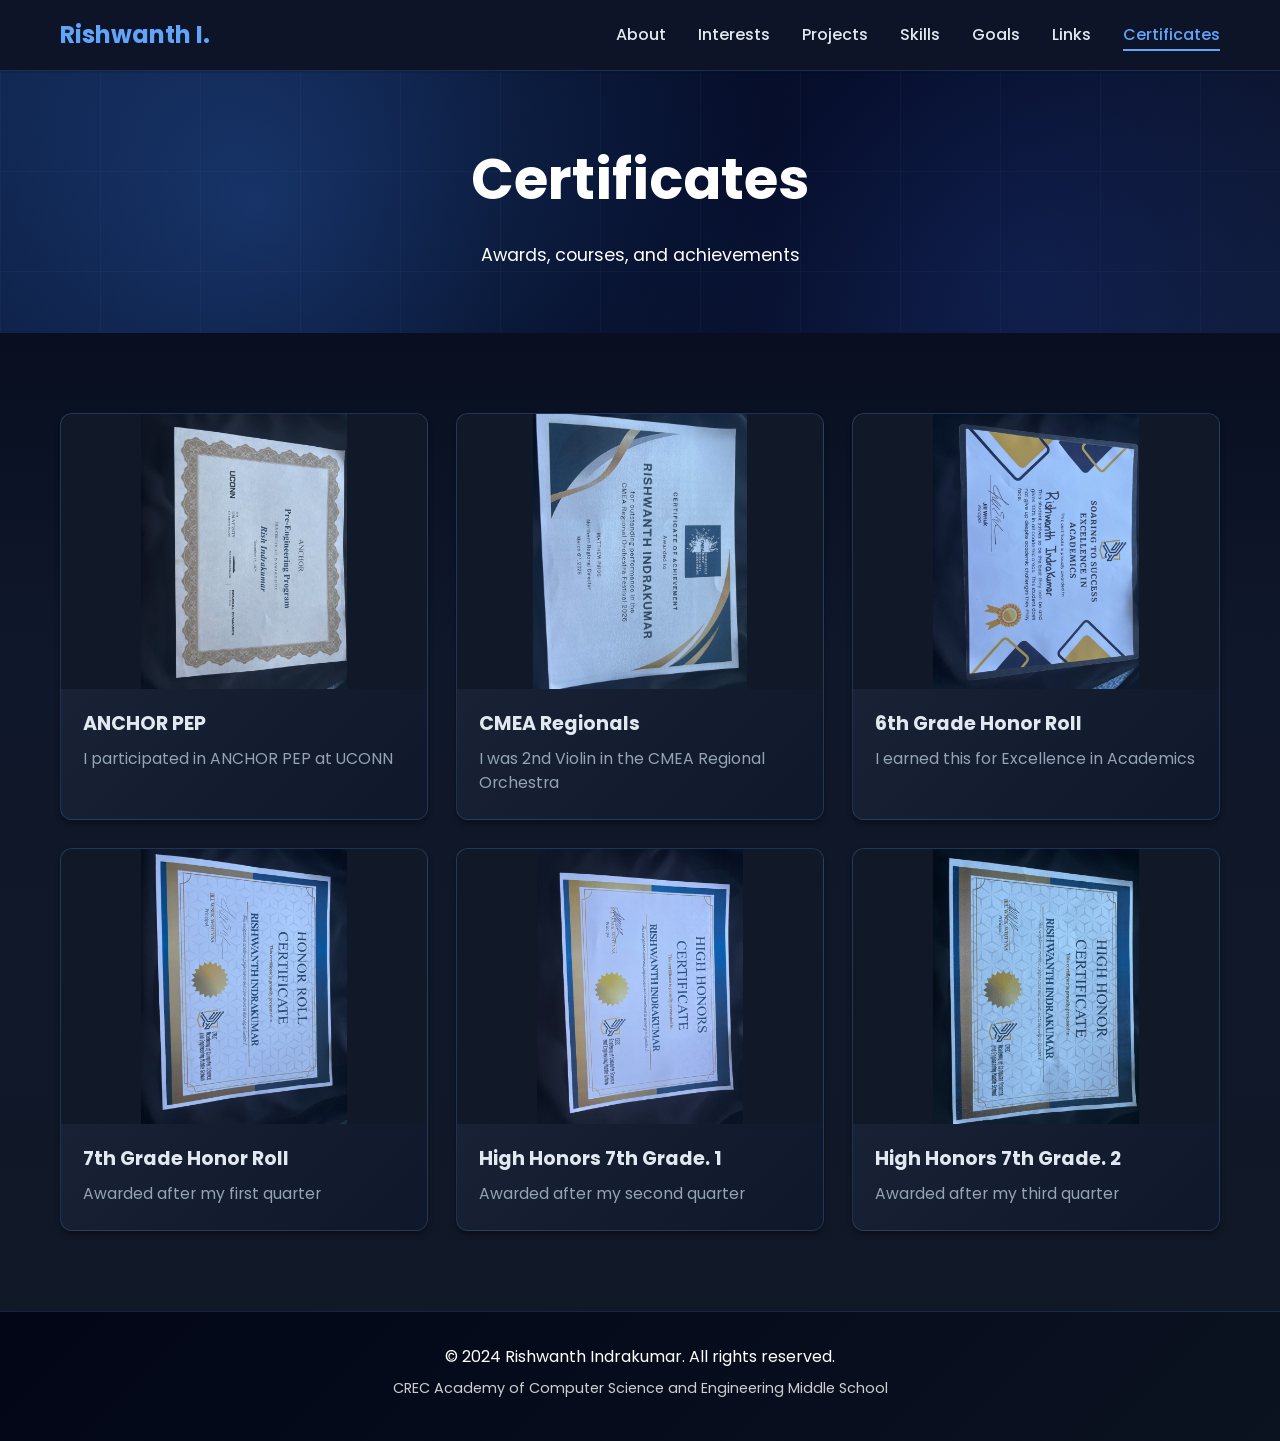
==== commit ce823779: "Update GitHub Pages with all certificate images. Co-authored-by: Cursor <cursoragent@cursor.com>" ====
--- a/certificates.html
+++ b/certificates.html
@@ -35,8 +35,8 @@
         <div class="container">
             <div class="certificates-grid">
                 <article class="certificate-card">
-                    <div class="certificate-media certificate-media-placeholder">
-                        <span>ANCHOR PEP</span>
+                    <div class="certificate-media">
+                        <img src="images/anchor-pep.png" alt="ANCHOR Pre-Engineering Program certificate awarded to Rish Indrakumar">
                     </div>
                     <div class="certificate-body">
                         <h3>ANCHOR PEP</h3>
@@ -55,8 +55,8 @@
                 </article>
 
                 <article class="certificate-card">
-                    <div class="certificate-media certificate-media-placeholder">
-                        <span>Honor Roll</span>
+                    <div class="certificate-media">
+                        <img src="images/honor-roll-6th.png" alt="6th Grade Honor Roll excellence in academics certificate for Rishwanth Indrakumar">
                     </div>
                     <div class="certificate-body">
                         <h3>6th Grade Honor Roll</h3>
@@ -65,8 +65,8 @@
                 </article>
 
                 <article class="certificate-card">
-                    <div class="certificate-media certificate-media-placeholder">
-                        <span>Honor Roll</span>
+                    <div class="certificate-media">
+                        <img src="images/honor-roll-7th.png" alt="7th Grade Honor Roll certificate for Quarter 1 for Rishwanth Indrakumar">
                     </div>
                     <div class="certificate-body">
                         <h3>7th Grade Honor Roll</h3>
@@ -75,8 +75,8 @@
                 </article>
 
                 <article class="certificate-card">
-                    <div class="certificate-media certificate-media-placeholder">
-                        <span>High Honors</span>
+                    <div class="certificate-media">
+                        <img src="images/high-honors-7th-1.png" alt="High Honors certificate for Quarter 2 for Rishwanth Indrakumar">
                     </div>
                     <div class="certificate-body">
                         <h3>High Honors 7th Grade. 1</h3>
@@ -85,8 +85,8 @@
                 </article>
 
                 <article class="certificate-card">
-                    <div class="certificate-media certificate-media-placeholder">
-                        <span>High Honors</span>
+                    <div class="certificate-media">
+                        <img src="images/high-honors-7th-2.png" alt="High Honors certificate for Quarter 3 for Rishwanth Indrakumar">
                     </div>
                     <div class="certificate-body">
                         <h3>High Honors 7th Grade. 2</h3>
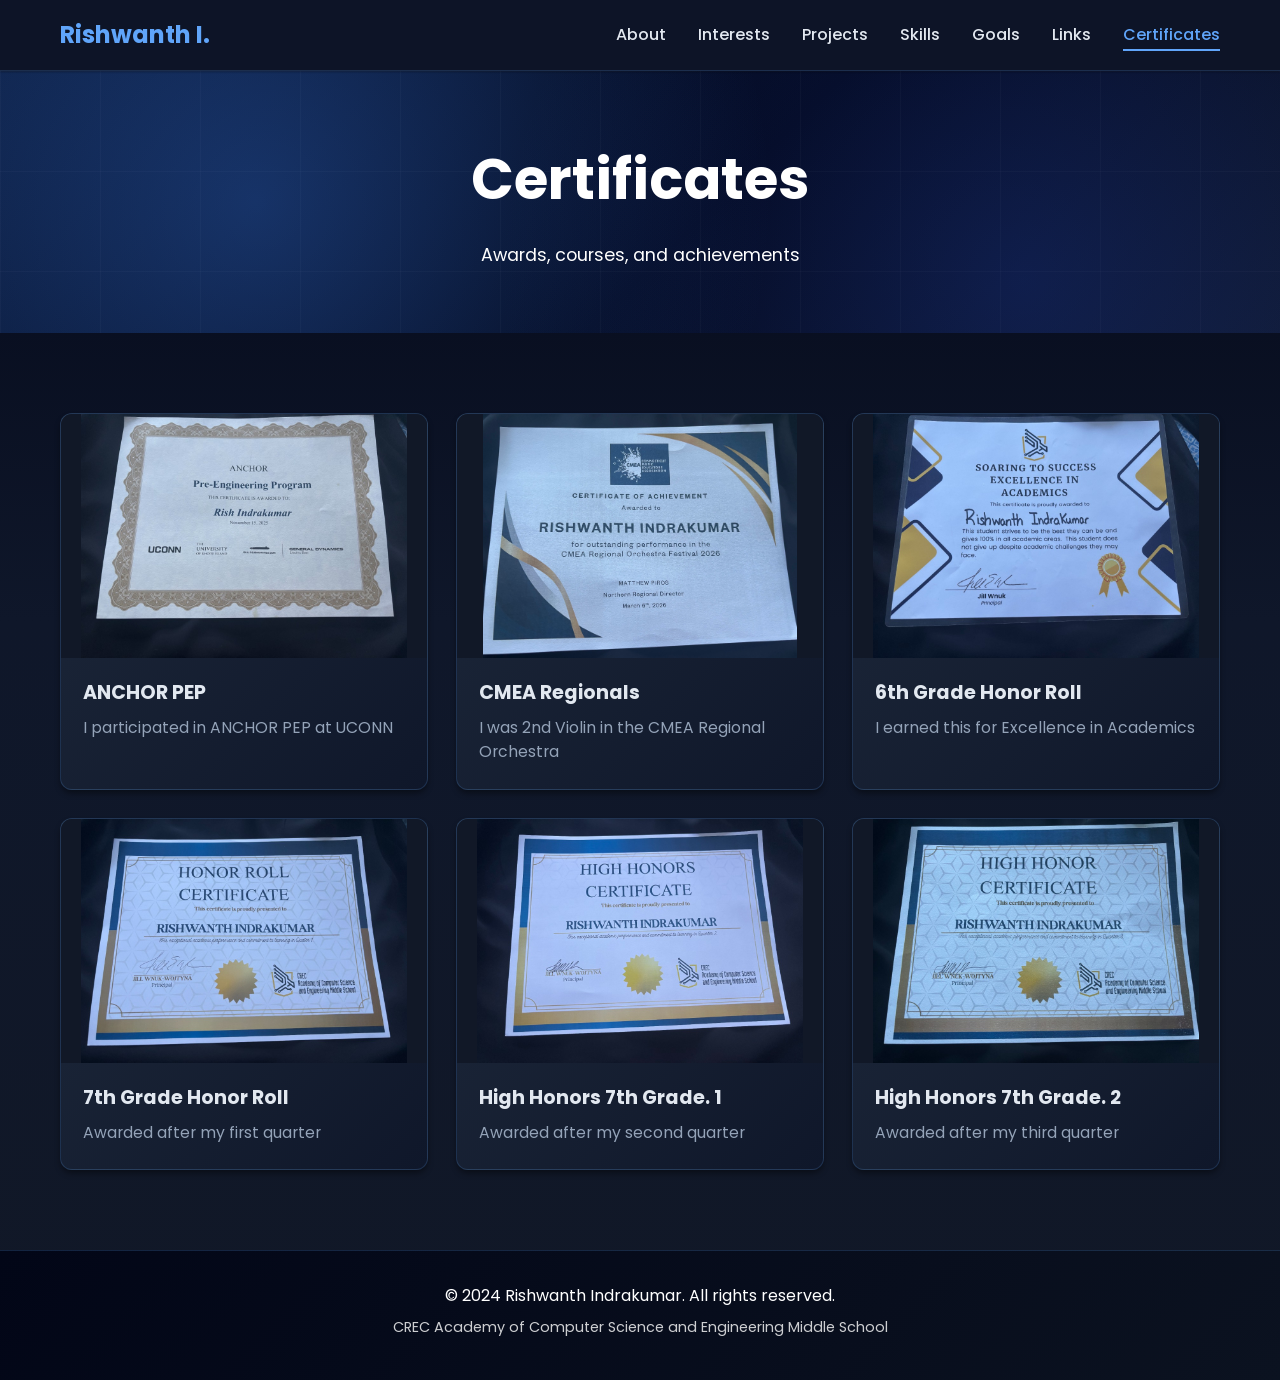
==== commit 125cb64c: "Force refresh of rotated certificate images on GitHub Pages. Co-authored-by: Cursor <cursoragent@cur" ====
--- a/certificates.html
+++ b/certificates.html
@@ -36,7 +36,7 @@
             <div class="certificates-grid">
                 <article class="certificate-card">
                     <div class="certificate-media">
-                        <img src="images/anchor-pep.png" alt="ANCHOR Pre-Engineering Program certificate awarded to Rish Indrakumar">
+                        <img src="images/anchor-pep.png?v=2" alt="ANCHOR Pre-Engineering Program certificate awarded to Rish Indrakumar">
                     </div>
                     <div class="certificate-body">
                         <h3>ANCHOR PEP</h3>
@@ -46,7 +46,7 @@
 
                 <article class="certificate-card">
                     <div class="certificate-media">
-                        <img src="images/cmea-regionals.png" alt="CMEA Regional Orchestra Festival Certificate of Achievement for Rishwanth Indrakumar">
+                        <img src="images/cmea-regionals.png?v=2" alt="CMEA Regional Orchestra Festival Certificate of Achievement for Rishwanth Indrakumar">
                     </div>
                     <div class="certificate-body">
                         <h3>CMEA Regionals</h3>
@@ -56,7 +56,7 @@
 
                 <article class="certificate-card">
                     <div class="certificate-media">
-                        <img src="images/honor-roll-6th.png" alt="6th Grade Honor Roll excellence in academics certificate for Rishwanth Indrakumar">
+                        <img src="images/honor-roll-6th.png?v=2" alt="6th Grade Honor Roll excellence in academics certificate for Rishwanth Indrakumar">
                     </div>
                     <div class="certificate-body">
                         <h3>6th Grade Honor Roll</h3>
@@ -66,7 +66,7 @@
 
                 <article class="certificate-card">
                     <div class="certificate-media">
-                        <img src="images/honor-roll-7th.png" alt="7th Grade Honor Roll certificate for Quarter 1 for Rishwanth Indrakumar">
+                        <img src="images/honor-roll-7th.png?v=2" alt="7th Grade Honor Roll certificate for Quarter 1 for Rishwanth Indrakumar">
                     </div>
                     <div class="certificate-body">
                         <h3>7th Grade Honor Roll</h3>
@@ -76,7 +76,7 @@
 
                 <article class="certificate-card">
                     <div class="certificate-media">
-                        <img src="images/high-honors-7th-1.png" alt="High Honors certificate for Quarter 2 for Rishwanth Indrakumar">
+                        <img src="images/high-honors-7th-1.png?v=2" alt="High Honors certificate for Quarter 2 for Rishwanth Indrakumar">
                     </div>
                     <div class="certificate-body">
                         <h3>High Honors 7th Grade. 1</h3>
@@ -86,7 +86,7 @@
 
                 <article class="certificate-card">
                     <div class="certificate-media">
-                        <img src="images/high-honors-7th-2.png" alt="High Honors certificate for Quarter 3 for Rishwanth Indrakumar">
+                        <img src="images/high-honors-7th-2.png?v=2" alt="High Honors certificate for Quarter 3 for Rishwanth Indrakumar">
                     </div>
                     <div class="certificate-body">
                         <h3>High Honors 7th Grade. 2</h3>
--- a/styles.css
+++ b/styles.css
@@ -653,7 +653,7 @@
 }
 
 .certificate-media {
-    aspect-ratio: 4 / 3;
+    aspect-ratio: 3 / 2;
     background: #0f172a;
     overflow: hidden;
 }
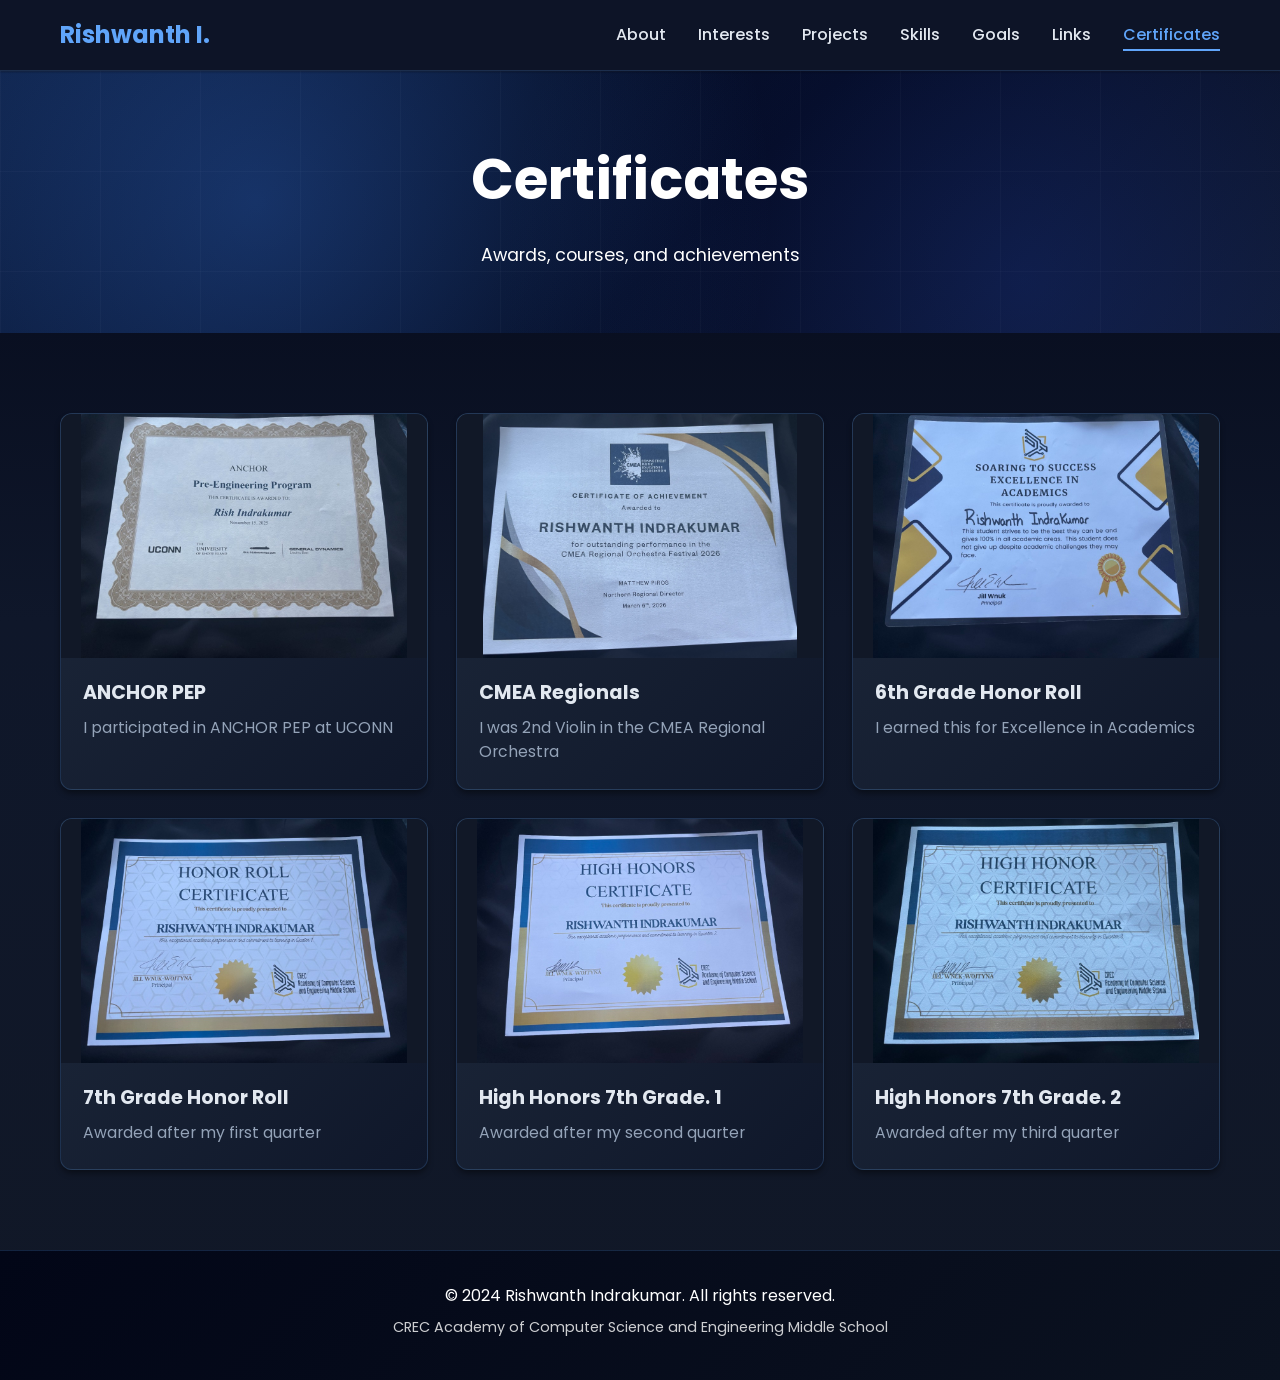
==== commit 4a7d17c8: "Publish refreshed images for all certificates and projects. Co-authored-by: Cursor <cursoragent@curs" ====
--- a/certificates.html
+++ b/certificates.html
@@ -36,7 +36,7 @@
             <div class="certificates-grid">
                 <article class="certificate-card">
                     <div class="certificate-media">
-                        <img src="images/anchor-pep.png?v=2" alt="ANCHOR Pre-Engineering Program certificate awarded to Rish Indrakumar">
+                        <img src="images/anchor-pep.png?v=4" alt="ANCHOR Pre-Engineering Program certificate awarded to Rish Indrakumar">
                     </div>
                     <div class="certificate-body">
                         <h3>ANCHOR PEP</h3>
@@ -46,7 +46,7 @@
 
                 <article class="certificate-card">
                     <div class="certificate-media">
-                        <img src="images/cmea-regionals.png?v=2" alt="CMEA Regional Orchestra Festival Certificate of Achievement for Rishwanth Indrakumar">
+                        <img src="images/cmea-regionals.png?v=4" alt="CMEA Regional Orchestra Festival Certificate of Achievement for Rishwanth Indrakumar">
                     </div>
                     <div class="certificate-body">
                         <h3>CMEA Regionals</h3>
@@ -56,7 +56,7 @@
 
                 <article class="certificate-card">
                     <div class="certificate-media">
-                        <img src="images/honor-roll-6th.png?v=2" alt="6th Grade Honor Roll excellence in academics certificate for Rishwanth Indrakumar">
+                        <img src="images/honor-roll-6th.png?v=4" alt="6th Grade Honor Roll excellence in academics certificate for Rishwanth Indrakumar">
                     </div>
                     <div class="certificate-body">
                         <h3>6th Grade Honor Roll</h3>
@@ -66,7 +66,7 @@
 
                 <article class="certificate-card">
                     <div class="certificate-media">
-                        <img src="images/honor-roll-7th.png?v=2" alt="7th Grade Honor Roll certificate for Quarter 1 for Rishwanth Indrakumar">
+                        <img src="images/honor-roll-7th.png?v=4" alt="7th Grade Honor Roll certificate for Quarter 1 for Rishwanth Indrakumar">
                     </div>
                     <div class="certificate-body">
                         <h3>7th Grade Honor Roll</h3>
@@ -76,7 +76,7 @@
 
                 <article class="certificate-card">
                     <div class="certificate-media">
-                        <img src="images/high-honors-7th-1.png?v=2" alt="High Honors certificate for Quarter 2 for Rishwanth Indrakumar">
+                        <img src="images/high-honors-7th-1.png?v=4" alt="High Honors certificate for Quarter 2 for Rishwanth Indrakumar">
                     </div>
                     <div class="certificate-body">
                         <h3>High Honors 7th Grade. 1</h3>
@@ -86,7 +86,7 @@
 
                 <article class="certificate-card">
                     <div class="certificate-media">
-                        <img src="images/high-honors-7th-2.png?v=2" alt="High Honors certificate for Quarter 3 for Rishwanth Indrakumar">
+                        <img src="images/high-honors-7th-2.png?v=4" alt="High Honors certificate for Quarter 3 for Rishwanth Indrakumar">
                     </div>
                     <div class="certificate-body">
                         <h3>High Honors 7th Grade. 2</h3>
